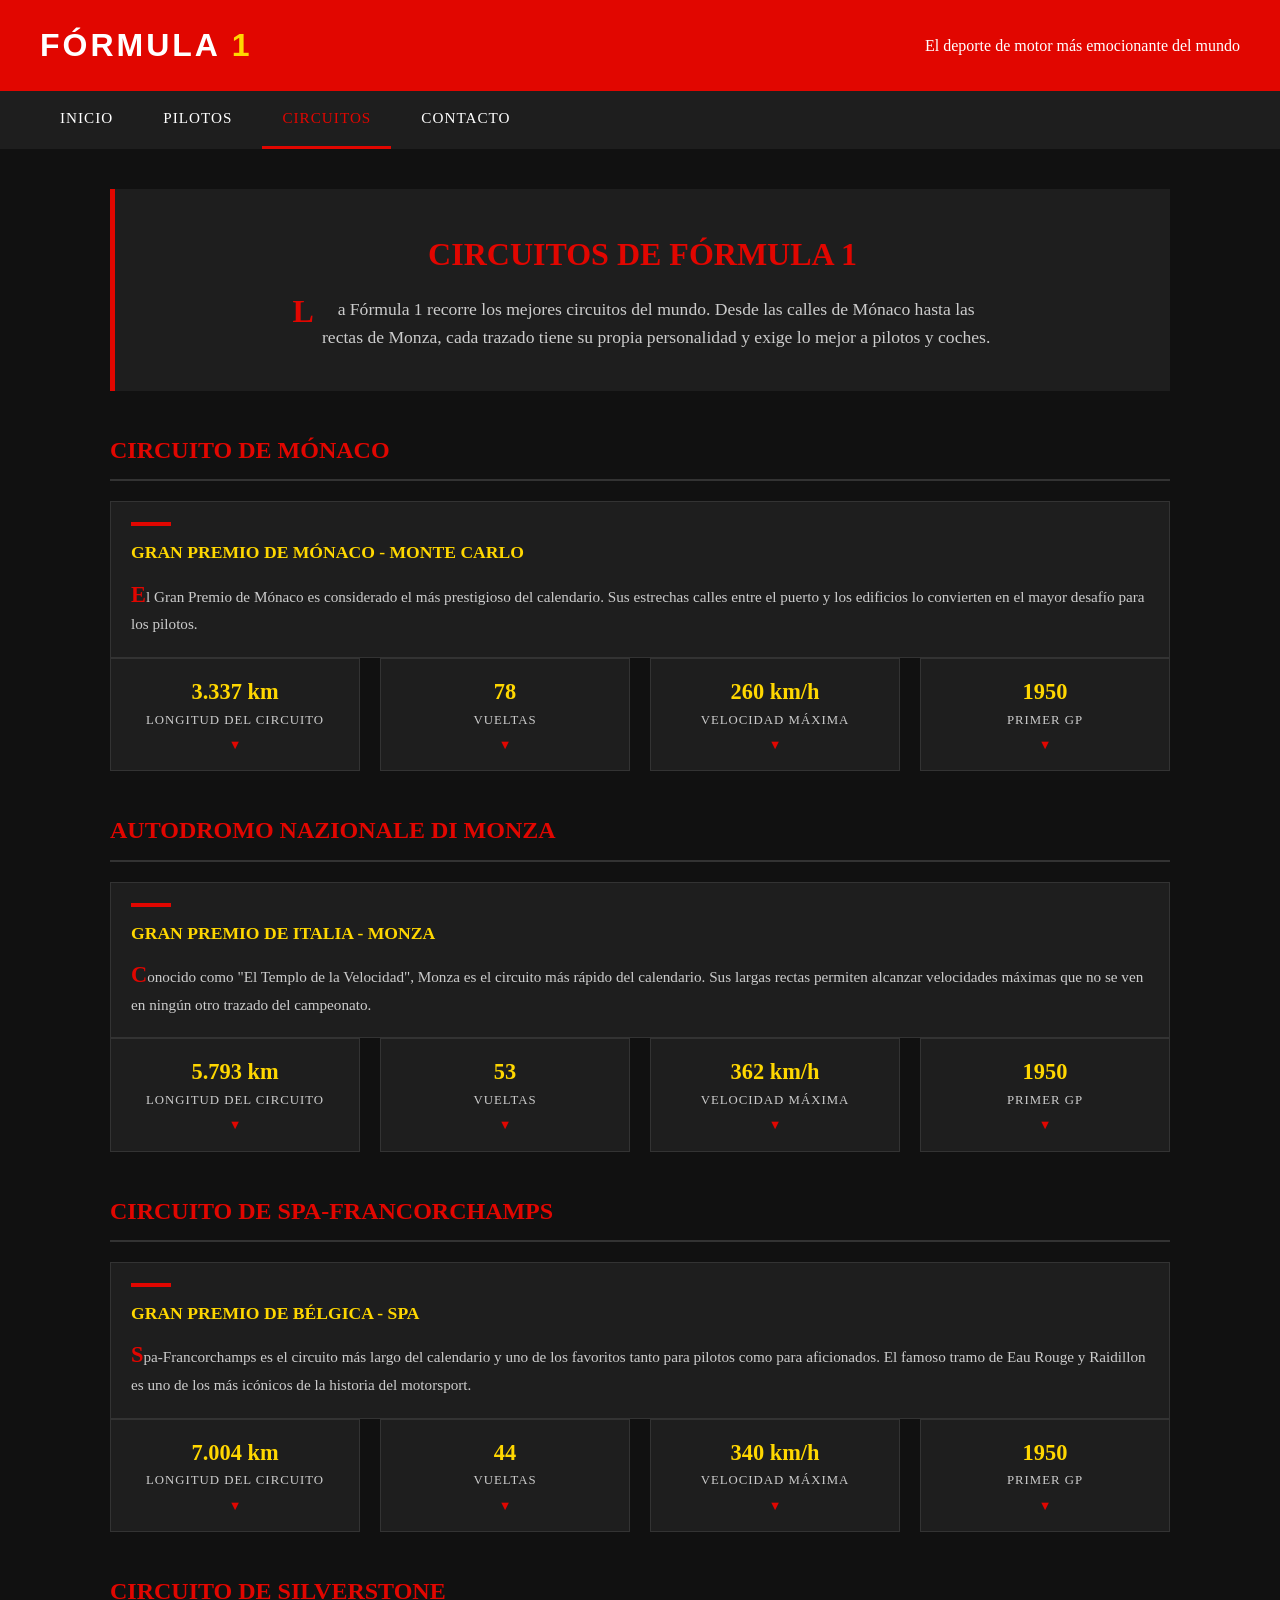
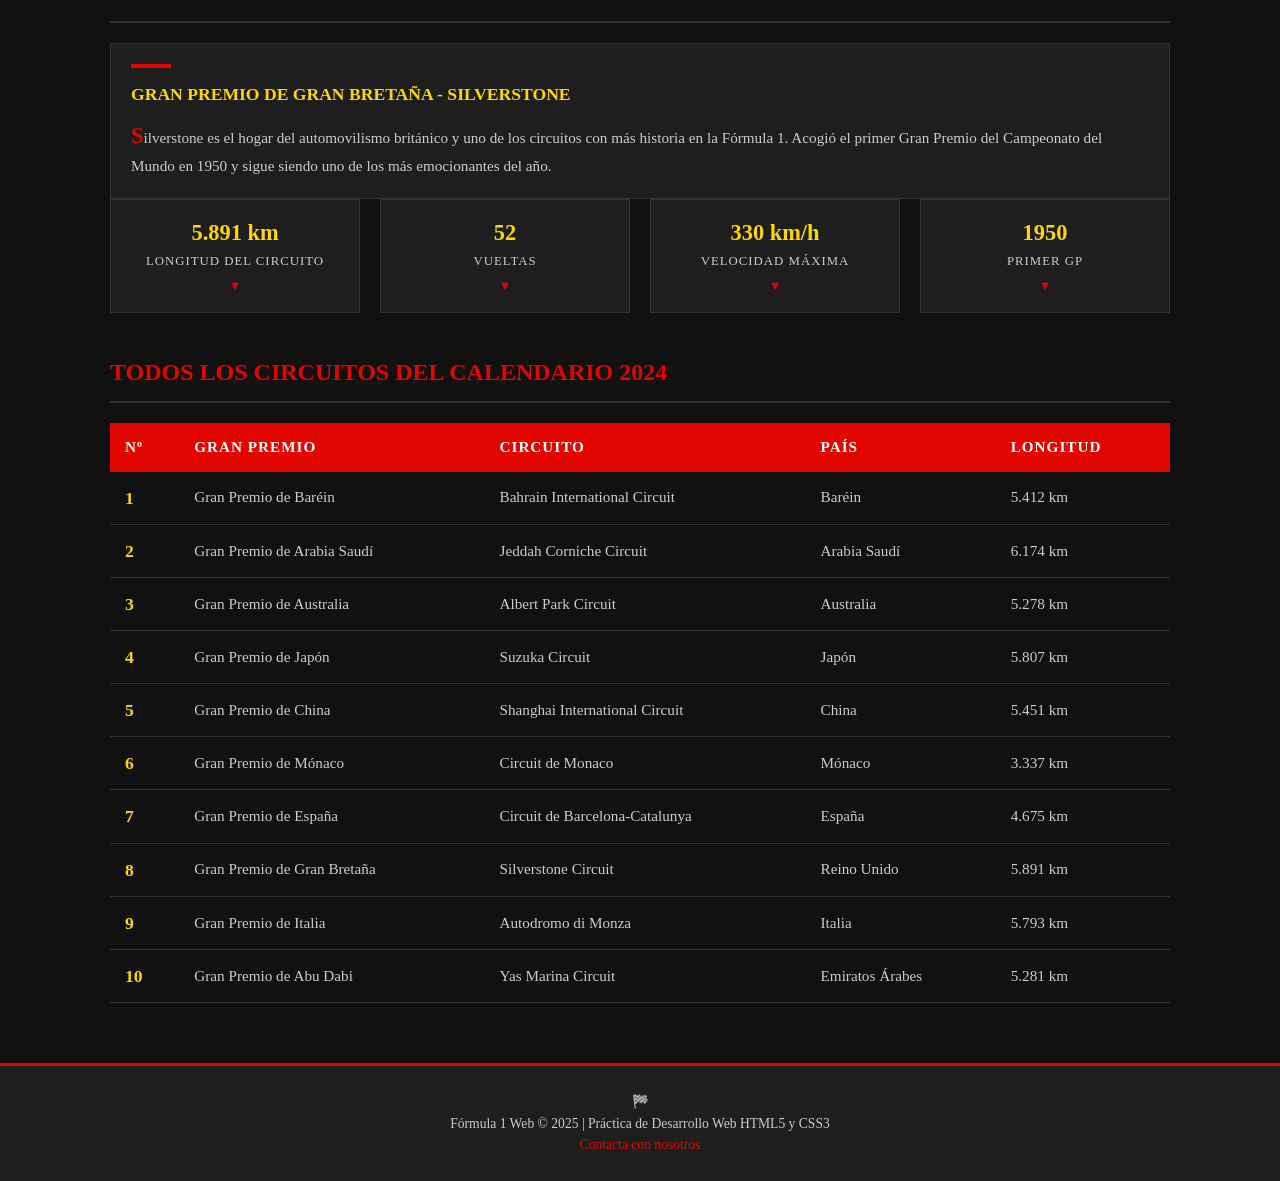
==== circuitos.html @ 7380e29c "first commit" ====
<!DOCTYPE html>
<html lang="es">
<head>
    <meta charset="UTF-8">
    <meta name="viewport" content="width=device-width, initial-scale=1.0">
    <title>Fórmula 1 - Circuitos</title>
    <link rel="stylesheet" href="css/estilos.css">
</head>
<body>

    <header>
        <h1>Fórmula <span>1</span></h1>
        <p>El deporte de motor más emocionante del mundo</p>
    </header>

    <nav>
        <ul>
            <li><a href="index.html">Inicio</a></li>
            <li><a href="pilotos.html">Pilotos</a></li>
            <li><a href="circuitos.html" class="activo">Circuitos</a></li>
            <li><a href="contacto.html">Contacto</a></li>
        </ul>
    </nav>

    <main>

        <div class="hero">
            <h2>Circuitos de Fórmula 1</h2>
            <p>La Fórmula 1 recorre los mejores circuitos del mundo. Desde las calles de Mónaco hasta las rectas de Monza, cada trazado tiene su propia personalidad y exige lo mejor a pilotos y coches.</p>
        </div>

        <section>
            <h2>Circuito de Mónaco</h2>
            <article>
                <h3>Gran Premio de Mónaco - Monte Carlo</h3>
                <p>El Gran Premio de Mónaco es considerado el más prestigioso del calendario. Sus estrechas calles entre el puerto y los edificios lo convierten en el mayor desafío para los pilotos.</p>
            </article>
            <div class="circuito-info">
                <div class="circuito-dato">
                    <span>3.337 km</span>
                    <p>Longitud del circuito</p>
                </div>
                <div class="circuito-dato">
                    <span>78</span>
                    <p>Vueltas</p>
                </div>
                <div class="circuito-dato">
                    <span>260 km/h</span>
                    <p>Velocidad máxima</p>
                </div>
                <div class="circuito-dato">
                    <span>1950</span>
                    <p>Primer GP</p>
                </div>
            </div>
        </section>

        <section>
            <h2>Autodromo Nazionale di Monza</h2>
            <article>
                <h3>Gran Premio de Italia - Monza</h3>
                <p>Conocido como "El Templo de la Velocidad", Monza es el circuito más rápido del calendario. Sus largas rectas permiten alcanzar velocidades máximas que no se ven en ningún otro trazado del campeonato.</p>
            </article>
            <div class="circuito-info">
                <div class="circuito-dato">
                    <span>5.793 km</span>
                    <p>Longitud del circuito</p>
                </div>
                <div class="circuito-dato">
                    <span>53</span>
                    <p>Vueltas</p>
                </div>
                <div class="circuito-dato">
                    <span>362 km/h</span>
                    <p>Velocidad máxima</p>
                </div>
                <div class="circuito-dato">
                    <span>1950</span>
                    <p>Primer GP</p>
                </div>
            </div>
        </section>

        <section>
            <h2>Circuito de Spa-Francorchamps</h2>
            <article>
                <h3>Gran Premio de Bélgica - Spa</h3>
                <p>Spa-Francorchamps es el circuito más largo del calendario y uno de los favoritos tanto para pilotos como para aficionados. El famoso tramo de Eau Rouge y Raidillon es uno de los más icónicos de la historia del motorsport.</p>
            </article>
            <div class="circuito-info">
                <div class="circuito-dato">
                    <span>7.004 km</span>
                    <p>Longitud del circuito</p>
                </div>
                <div class="circuito-dato">
                    <span>44</span>
                    <p>Vueltas</p>
                </div>
                <div class="circuito-dato">
                    <span>340 km/h</span>
                    <p>Velocidad máxima</p>
                </div>
                <div class="circuito-dato">
                    <span>1950</span>
                    <p>Primer GP</p>
                </div>
            </div>
        </section>

        <section>
            <h2>Circuito de Silverstone</h2>
            <article>
                <h3>Gran Premio de Gran Bretaña - Silverstone</h3>
                <p>Silverstone es el hogar del automovilismo británico y uno de los circuitos con más historia en la Fórmula 1. Acogió el primer Gran Premio del Campeonato del Mundo en 1950 y sigue siendo uno de los más emocionantes del año.</p>
            </article>
            <div class="circuito-info">
                <div class="circuito-dato">
                    <span>5.891 km</span>
                    <p>Longitud del circuito</p>
                </div>
                <div class="circuito-dato">
                    <span>52</span>
                    <p>Vueltas</p>
                </div>
                <div class="circuito-dato">
                    <span>330 km/h</span>
                    <p>Velocidad máxima</p>
                </div>
                <div class="circuito-dato">
                    <span>1950</span>
                    <p>Primer GP</p>
                </div>
            </div>
        </section>

        <section>
            <h2>Todos los circuitos del calendario 2024</h2>
            <div class="tabla-container">
                <table>
                    <thead>
                        <tr>
                            <th>Nº</th>
                            <th>Gran Premio</th>
                            <th>Circuito</th>
                            <th>País</th>
                            <th>Longitud</th>
                        </tr>
                    </thead>
                    <tbody>
                        <tr>
                            <td class="posicion">1</td>
                            <td>Gran Premio de Baréin</td>
                            <td>Bahrain International Circuit</td>
                            <td>Baréin</td>
                            <td>5.412 km</td>
                        </tr>
                        <tr>
                            <td class="posicion">2</td>
                            <td>Gran Premio de Arabia Saudí</td>
                            <td>Jeddah Corniche Circuit</td>
                            <td>Arabia Saudí</td>
                            <td>6.174 km</td>
                        </tr>
                        <tr>
                            <td class="posicion">3</td>
                            <td>Gran Premio de Australia</td>
                            <td>Albert Park Circuit</td>
                            <td>Australia</td>
                            <td>5.278 km</td>
                        </tr>
                        <tr>
                            <td class="posicion">4</td>
                            <td>Gran Premio de Japón</td>
                            <td>Suzuka Circuit</td>
                            <td>Japón</td>
                            <td>5.807 km</td>
                        </tr>
                        <tr>
                            <td class="posicion">5</td>
                            <td>Gran Premio de China</td>
                            <td>Shanghai International Circuit</td>
                            <td>China</td>
                            <td>5.451 km</td>
                        </tr>
                        <tr>
                            <td class="posicion">6</td>
                            <td>Gran Premio de Mónaco</td>
                            <td>Circuit de Monaco</td>
                            <td>Mónaco</td>
                            <td>3.337 km</td>
                        </tr>
                        <tr>
                            <td class="posicion">7</td>
                            <td>Gran Premio de España</td>
                            <td>Circuit de Barcelona-Catalunya</td>
                            <td>España</td>
                            <td>4.675 km</td>
                        </tr>
                        <tr>
                            <td class="posicion">8</td>
                            <td>Gran Premio de Gran Bretaña</td>
                            <td>Silverstone Circuit</td>
                            <td>Reino Unido</td>
                            <td>5.891 km</td>
                        </tr>
                        <tr>
                            <td class="posicion">9</td>
                            <td>Gran Premio de Italia</td>
                            <td>Autodromo di Monza</td>
                            <td>Italia</td>
                            <td>5.793 km</td>
                        </tr>
                        <tr>
                            <td class="posicion">10</td>
                            <td>Gran Premio de Abu Dabi</td>
                            <td>Yas Marina Circuit</td>
                            <td>Emiratos Árabes</td>
                            <td>5.281 km</td>
                        </tr>
                    </tbody>
                </table>
            </div>
        </section>

    </main>

    <footer>
        <p>Fórmula 1 Web &copy; 2025 | Práctica de Desarrollo Web HTML5 y CSS3</p>
        <p><a href="contacto.html">Contacta con nosotros</a></p>
    </footer>

</body>
</html>
---- css/estilos.css ----
/* ===== VARIABLES Y RESET ===== */
* {
    margin: 0;
    padding: 0;
    box-sizing: border-box;
}

:root {
    --rojo: #e10600;
    --negro: #111111;
    --gris-oscuro: #1e1e1e;
    --gris-medio: #333333;
    --gris-claro: #cccccc;
    --blanco: #ffffff;
    --amarillo: #ffd700;
}

body {
    font-family: Georgia, serif;
    background-color: var(--negro);
    color: var(--blanco);
    font-size: 16px;
    line-height: 1.6;
}

/* ===== HEADER ===== */
header {
    background-color: var(--rojo);
    padding: 20px 40px;
    display: flex;
    align-items: center;
    justify-content: space-between;
}

header h1 {
    font-family: 'Arial Black', Arial, sans-serif;
    font-size: 2rem;
    color: var(--blanco);
    text-transform: uppercase;
    letter-spacing: 3px;
}

header h1 span {
    color: var(--amarillo);
}

/* ===== NAV ===== */
nav {
    background-color: var(--gris-oscuro);
    padding: 0 40px;
}

nav ul {
    list-style: none;
    display: flex;
    gap: 10px;
}

nav ul li a {
    display: inline-block;
    color: var(--blanco);
    text-decoration: none;
    padding: 15px 20px;
    font-size: 0.95rem;
    text-transform: uppercase;
    letter-spacing: 1px;
    border-bottom: 3px solid transparent;
}

nav ul li a:hover {
    color: var(--amarillo);
    border-bottom: 3px solid var(--rojo);
}

nav ul li a.activo {
    color: var(--rojo);
    border-bottom: 3px solid var(--rojo);
}

/* ===== MAIN ===== */
main {
    max-width: 1100px;
    margin: 40px auto;
    padding: 0 20px;
}

/* ===== HERO / BANNER ===== */
.hero {
    background-color: var(--gris-oscuro);
    border-left: 5px solid var(--rojo);
    padding: 40px;
    margin-bottom: 40px;
    text-align: center;
}

.hero h2 {
    font-size: 2rem;
    color: var(--rojo);
    text-transform: uppercase;
    margin-bottom: 15px;
}

.hero p {
    font-size: 1.1rem;
    color: var(--gris-claro);
    max-width: 700px;
    margin: 0 auto;
}

.hero p::first-letter {
    font-size: 2rem;
    color: var(--rojo);
    font-weight: bold;
    float: left;
    margin-right: 6px;
    line-height: 1;
}

/* ===== SECCIONES ===== */
section {
    margin-bottom: 40px;
}

section h2 {
    font-size: 1.5rem;
    color: var(--rojo);
    text-transform: uppercase;
    margin-bottom: 20px;
    padding-bottom: 10px;
    border-bottom: 2px solid var(--gris-medio);
}

/* ===== GRID DE TARJETAS ===== */
.grid-tarjetas {
    display: flex;
    flex-wrap: wrap;
    gap: 20px;
}

/* ===== ARTICLE / TARJETA ===== */
article {
    background-color: var(--gris-oscuro);
    border: 1px solid var(--gris-medio);
    padding: 20px;
    flex: 1 1 280px;
    position: relative;
}

article::before {
    content: '';
    display: block;
    width: 40px;
    height: 4px;
    background-color: var(--rojo);
    margin-bottom: 12px;
}

article h3 {
    font-size: 1.1rem;
    color: var(--amarillo);
    margin-bottom: 10px;
    text-transform: uppercase;
}

article p {
    color: var(--gris-claro);
    font-size: 0.95rem;
}

article p::first-letter {
    font-size: 1.4rem;
    color: var(--rojo);
    font-weight: bold;
}

/* ===== TABLA CLASIFICACIÓN ===== */
.tabla-container {
    overflow-x: auto;
}

table {
    width: 100%;
    border-collapse: collapse;
    font-size: 0.95rem;
}

table thead {
    background-color: var(--rojo);
    color: var(--blanco);
}

table thead th {
    padding: 12px 15px;
    text-align: left;
    text-transform: uppercase;
    letter-spacing: 1px;
}

table tbody tr {
    border-bottom: 1px solid var(--gris-medio);
}

table tbody tr:hover {
    background-color: var(--gris-medio);
}

table tbody td {
    padding: 12px 15px;
    color: var(--gris-claro);
}

table tbody td.posicion {
    color: var(--amarillo);
    font-weight: bold;
    font-size: 1.1rem;
}

/* ===== BOTONES ===== */
.btn {
    display: inline-block;
    background-color: var(--rojo);
    color: var(--blanco);
    padding: 10px 25px;
    text-decoration: none;
    text-transform: uppercase;
    font-size: 0.9rem;
    letter-spacing: 1px;
    border: none;
    cursor: pointer;
    margin-top: 15px;
}

.btn:hover {
    background-color: var(--amarillo);
    color: var(--negro);
}

/* ===== CIRCUITO INFO ===== */
.circuito-info {
    display: flex;
    flex-wrap: wrap;
    gap: 20px;
    margin-bottom: 20px;
}

.circuito-dato {
    background-color: var(--gris-oscuro);
    border: 1px solid var(--gris-medio);
    padding: 15px 20px;
    flex: 1 1 180px;
    text-align: center;
}

.circuito-dato::after {
    content: '▼';
    display: block;
    color: var(--rojo);
    font-size: 0.8rem;
    margin-top: 5px;
}

.circuito-dato span {
    display: block;
    font-size: 1.4rem;
    font-weight: bold;
    color: var(--amarillo);
}

.circuito-dato p {
    font-size: 0.8rem;
    color: var(--gris-claro);
    text-transform: uppercase;
    letter-spacing: 1px;
}

/* ===== FORMULARIO DE CONTACTO ===== */
.formulario {
    background-color: var(--gris-oscuro);
    padding: 30px;
    border: 1px solid var(--gris-medio);
}

.formulario label {
    display: block;
    color: var(--gris-claro);
    margin-bottom: 5px;
    font-size: 0.9rem;
    text-transform: uppercase;
    letter-spacing: 1px;
}

.formulario input,
.formulario textarea,
.formulario select {
    display: block;
    width: 100%;
    background-color: var(--gris-medio);
    border: 1px solid var(--gris-claro);
    color: var(--blanco);
    padding: 10px 15px;
    margin-bottom: 20px;
    font-size: 0.95rem;
    font-family: Georgia, serif;
}

.formulario input:hover,
.formulario textarea:hover,
.formulario select:hover {
    border-color: var(--rojo);
}

.formulario textarea {
    height: 120px;
    resize: vertical;
}

.formulario button:hover {
    background-color: var(--amarillo);
    color: var(--negro);
    cursor: pointer;
}

/* ===== FOOTER ===== */
footer {
    background-color: var(--gris-oscuro);
    border-top: 3px solid var(--rojo);
    text-align: center;
    padding: 25px 40px;
    color: var(--gris-claro);
    font-size: 0.85rem;
    margin-top: 60px;
}

footer::before {
    content: '🏁 ';
}

footer a {
    color: var(--rojo);
    text-decoration: none;
}

footer a:hover {
    color: var(--amarillo);
}

/* ===== RESPONSIVE - MEDIA QUERIES ===== */
@media (max-width: 768px) {
    header {
        flex-direction: column;
        text-align: center;
        padding: 15px 20px;
        gap: 10px;
    }

    header h1 {
        font-size: 1.4rem;
    }

    nav {
        padding: 0 10px;
    }

    nav ul {
        flex-wrap: wrap;
        justify-content: center;
        gap: 0;
    }

    nav ul li a {
        padding: 10px 12px;
        font-size: 0.8rem;
    }

    main {
        margin: 20px auto;
        padding: 0 15px;
    }

    .hero {
        padding: 25px 20px;
    }

    .hero h2 {
        font-size: 1.4rem;
    }

    .grid-tarjetas {
        flex-direction: column;
    }

    article {
        flex: 1 1 100%;
    }

    .circuito-info {
        flex-direction: column;
    }

    table thead th,
    table tbody td {
        padding: 8px 10px;
        font-size: 0.85rem;
    }

    .formulario {
        padding: 20px 15px;
    }

    footer {
        padding: 20px 15px;
    }
}
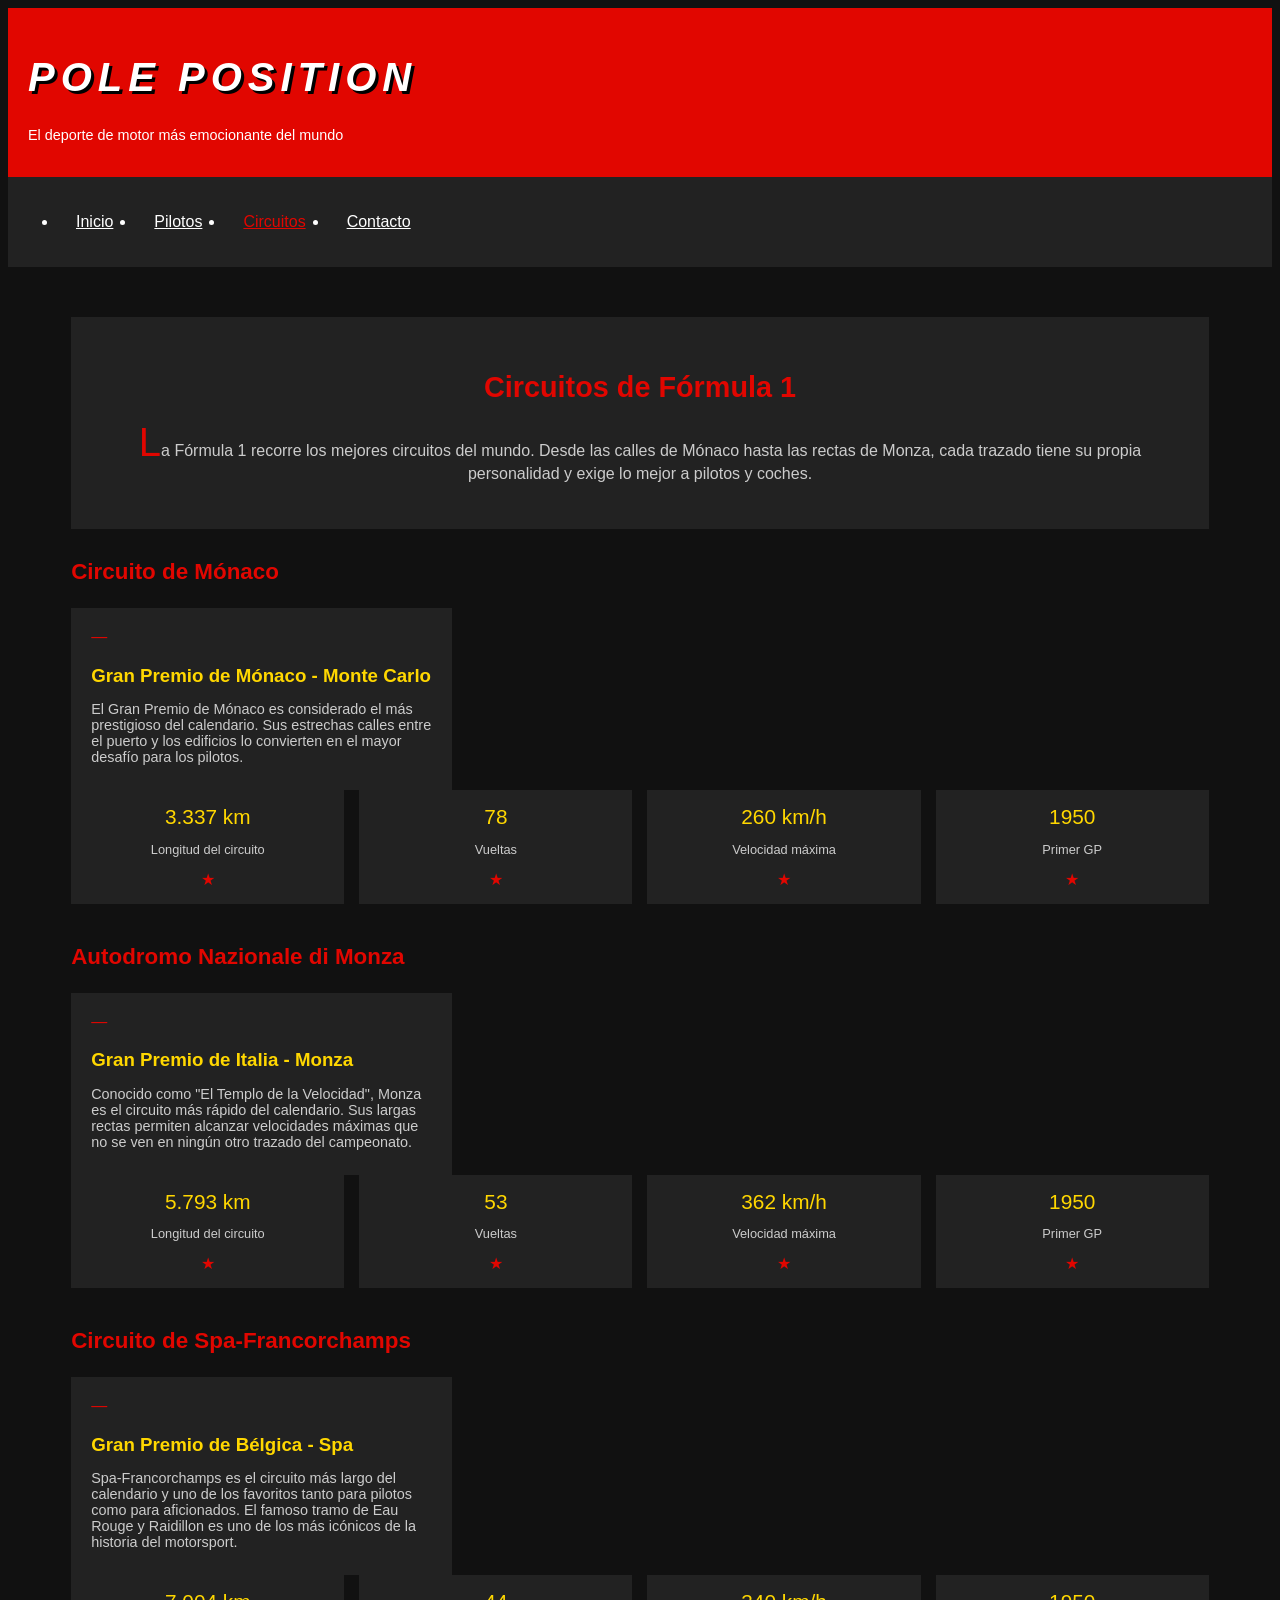
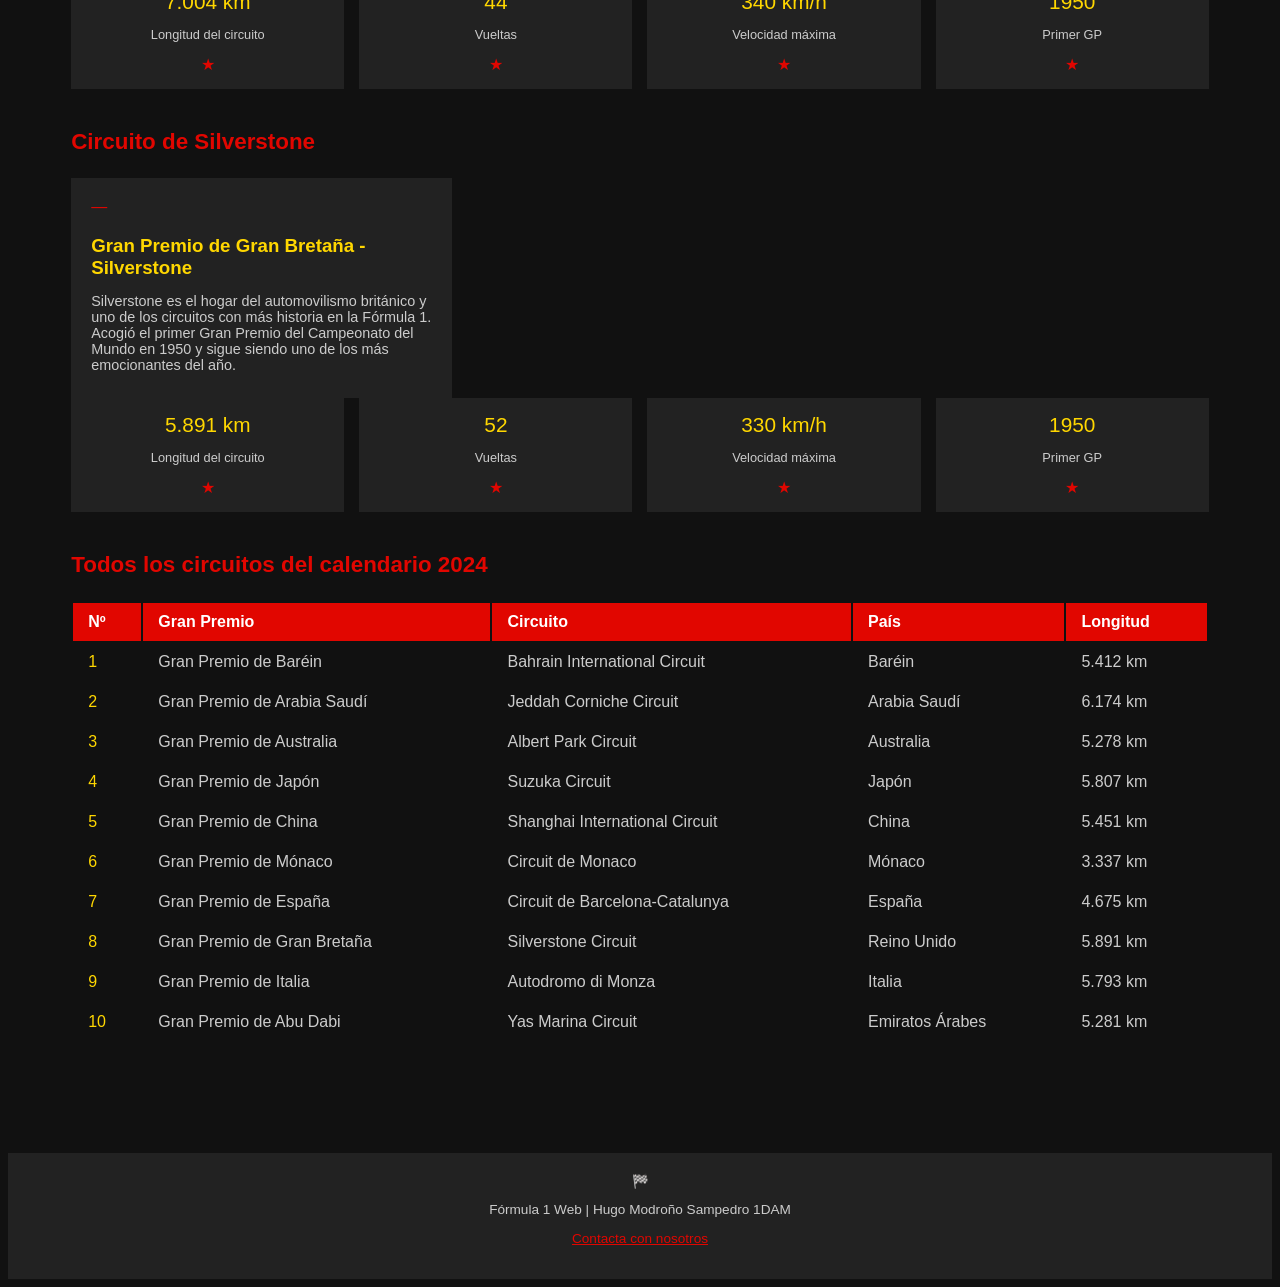
==== commit 190e7f9d: "new commit" ====
--- a/circuitos.html
+++ b/circuitos.html
@@ -3,13 +3,13 @@
 <head>
     <meta charset="UTF-8">
     <meta name="viewport" content="width=device-width, initial-scale=1.0">
-    <title>Fórmula 1 - Circuitos</title>
+    <title>POLE POSITION - Circuitos</title>
     <link rel="stylesheet" href="css/estilos.css">
 </head>
 <body>
 
     <header>
-        <h1>Fórmula <span>1</span></h1>
+        <h1>POLE POSITION</h1>
         <p>El deporte de motor más emocionante del mundo</p>
     </header>
 
@@ -225,7 +225,7 @@
     </main>
 
     <footer>
-        <p>Fórmula 1 Web &copy; 2025 | Práctica de Desarrollo Web HTML5 y CSS3</p>
+        <p>Fórmula 1 Web | Hugo Modroño Sampedro 1DAM</p>
         <p><a href="contacto.html">Contacta con nosotros</a></p>
     </footer>
 
--- a/css/estilos.css
+++ b/css/estilos.css
@@ -1,292 +1,215 @@
-/* ===== VARIABLES Y RESET ===== */
-* {
-    margin: 0;
-    padding: 0;
-    box-sizing: border-box;
-}
-
-:root {
-    --rojo: #e10600;
-    --negro: #111111;
-    --gris-oscuro: #1e1e1e;
-    --gris-medio: #333333;
-    --gris-claro: #cccccc;
-    --blanco: #ffffff;
-    --amarillo: #ffd700;
-}
-
+/* GENERAL */
 body {
-    font-family: Georgia, serif;
-    background-color: var(--negro);
-    color: var(--blanco);
+    font-family: Arial, sans-serif;
+    background-color: #111111;
+    color: #ffffff;
     font-size: 16px;
-    line-height: 1.6;
-}
-
-/* ===== HEADER ===== */
-header {
-    background-color: var(--rojo);
-    padding: 20px 40px;
-    display: flex;
-    align-items: center;
-    justify-content: space-between;
+}
+
+/* HEADER */
+header {    
+    background-color: #e10600;
+    padding: 20px;
 }
 
 header h1 {
-    font-family: 'Arial Black', Arial, sans-serif;
-    font-size: 2rem;
-    color: var(--blanco);
-    text-transform: uppercase;
-    letter-spacing: 3px;
+    font-size: 2.5rem;
+    color: #ffffff;
+    font-style: italic;
+    letter-spacing: 6px; /* separa las letras, da efecto de velocidad (buscado en internet) */
+    text-shadow: 3px 3px 0px #000000; /* sombra negra detrás del texto (buscado en internet) */
 }
 
 header h1 span {
-    color: var(--amarillo);
-}
-
-/* ===== NAV ===== */
+    color: #ffd700;
+}
+
+header p {
+    color: #ffffff;
+    font-size: 0.9rem;
+}
+
+/* NAV */
 nav {
-    background-color: var(--gris-oscuro);
-    padding: 0 40px;
+    background-color: #222222;
+    padding: 10px;
 }
 
 nav ul {
-    list-style: none;
-    display: flex;
-    gap: 10px;
+    display: flex; /* coloca los enlaces en fila */
+    gap: 5px;
 }
 
 nav ul li a {
-    display: inline-block;
-    color: var(--blanco);
-    text-decoration: none;
-    padding: 15px 20px;
-    font-size: 0.95rem;
-    text-transform: uppercase;
-    letter-spacing: 1px;
-    border-bottom: 3px solid transparent;
+    display: block;
+    color: #ffffff;
+    padding: 10px 18px;
 }
 
 nav ul li a:hover {
-    color: var(--amarillo);
-    border-bottom: 3px solid var(--rojo);
+    color: #ffd700;
+    background-color: #333333;
 }
 
 nav ul li a.activo {
-    color: var(--rojo);
-    border-bottom: 3px solid var(--rojo);
-}
-
-/* ===== MAIN ===== */
+    color: #e10600;
+}
+
+/* MAIN */
 main {
-    max-width: 1100px;
-    margin: 40px auto;
-    padding: 0 20px;
-}
-
-/* ===== HERO / BANNER ===== */
+    width: 90%;
+    margin: 30px auto; /* auto en los lados centra el bloque horizontalmente */
+    padding: 20px;
+}
+
+/* HERO */
 .hero {
-    background-color: var(--gris-oscuro);
-    border-left: 5px solid var(--rojo);
-    padding: 40px;
-    margin-bottom: 40px;
+    background-color: #222222;
+    padding: 30px;
+    margin-bottom: 30px;
     text-align: center;
 }
 
 .hero h2 {
-    font-size: 2rem;
-    color: var(--rojo);
-    text-transform: uppercase;
-    margin-bottom: 15px;
+    font-size: 1.8rem;
+    color: #e10600;
+    margin-bottom: 10px;
 }
 
 .hero p {
-    font-size: 1.1rem;
-    color: var(--gris-claro);
-    max-width: 700px;
-    margin: 0 auto;
+    color: #cccccc;
 }
 
 .hero p::first-letter {
-    font-size: 2rem;
-    color: var(--rojo);
-    font-weight: bold;
-    float: left;
-    margin-right: 6px;
-    line-height: 1;
-}
-
-/* ===== SECCIONES ===== */
+    font-size: 2.5rem;
+    color: #e10600;
+}
+
+/* SECCIONES */
 section {
     margin-bottom: 40px;
 }
 
 section h2 {
-    font-size: 1.5rem;
-    color: var(--rojo);
-    text-transform: uppercase;
-    margin-bottom: 20px;
-    padding-bottom: 10px;
-    border-bottom: 2px solid var(--gris-medio);
-}
-
-/* ===== GRID DE TARJETAS ===== */
+    font-size: 1.4rem;
+    color: #e10600;
+    margin-bottom: 15px;
+    padding-bottom: 8px;
+}
+
+/* TARJETAS */
 .grid-tarjetas {
     display: flex;
-    flex-wrap: wrap;
     gap: 20px;
 }
 
-/* ===== ARTICLE / TARJETA ===== */
 article {
-    background-color: var(--gris-oscuro);
-    border: 1px solid var(--gris-medio);
-    padding: 20px;
-    flex: 1 1 280px;
-    position: relative;
+    background-color: #222222;
+    padding: 20px;
+    width: 30%;
 }
 
 article::before {
-    content: '';
-    display: block;
-    width: 40px;
-    height: 4px;
-    background-color: var(--rojo);
-    margin-bottom: 12px;
+    content: '— '; 
+    color: #e10600;
 }
 
 article h3 {
-    font-size: 1.1rem;
-    color: var(--amarillo);
-    margin-bottom: 10px;
-    text-transform: uppercase;
+    color: #ffd700;
+    margin-bottom: 8px;
 }
 
 article p {
-    color: var(--gris-claro);
-    font-size: 0.95rem;
-}
-
-article p::first-letter {
-    font-size: 1.4rem;
-    color: var(--rojo);
-    font-weight: bold;
-}
-
-/* ===== TABLA CLASIFICACIÓN ===== */
-.tabla-container {
-    overflow-x: auto;
-}
-
+    color: #cccccc;
+    font-size: 0.9rem;
+    margin-bottom: 5px;
+}
+
+/* TABLA */
 table {
     width: 100%;
-    border-collapse: collapse;
-    font-size: 0.95rem;
 }
 
 table thead {
-    background-color: var(--rojo);
-    color: var(--blanco);
-}
-
-table thead th {
-    padding: 12px 15px;
+    background-color: #e10600;
+}
+
+table th {
+    padding: 10px 15px;
     text-align: left;
-    text-transform: uppercase;
-    letter-spacing: 1px;
-}
-
-table tbody tr {
-    border-bottom: 1px solid var(--gris-medio);
+    color: #ffffff;
+}
+
+table td {
+    padding: 10px 15px;
+    color: #cccccc;
 }
 
 table tbody tr:hover {
-    background-color: var(--gris-medio);
-}
-
-table tbody td {
-    padding: 12px 15px;
-    color: var(--gris-claro);
-}
-
-table tbody td.posicion {
-    color: var(--amarillo);
-    font-weight: bold;
-    font-size: 1.1rem;
-}
-
-/* ===== BOTONES ===== */
+    background-color: #333333;
+}
+
+td.posicion {
+    color: #ffd700;
+}
+
+/* BOTÓN */
 .btn {
-    display: inline-block;
-    background-color: var(--rojo);
-    color: var(--blanco);
-    padding: 10px 25px;
-    text-decoration: none;
-    text-transform: uppercase;
+    display: block;
+    background-color: #e10600;
+    color: #ffffff;
+    padding: 10px 22px;
+    margin-top: 15px;
     font-size: 0.9rem;
-    letter-spacing: 1px;
-    border: none;
-    cursor: pointer;
-    margin-top: 15px;
+    width: 180px;
+    text-align: center;
 }
 
 .btn:hover {
-    background-color: var(--amarillo);
-    color: var(--negro);
-}
-
-/* ===== CIRCUITO INFO ===== */
+    background-color: #ffd700;
+    color: #111111;
+}
+
+/* DATOS CIRCUITO */
 .circuito-info {
-    display: flex;
-    flex-wrap: wrap;
-    gap: 20px;
+    display: flex; 
+    gap: 15px;
     margin-bottom: 20px;
 }
 
 .circuito-dato {
-    background-color: var(--gris-oscuro);
-    border: 1px solid var(--gris-medio);
-    padding: 15px 20px;
-    flex: 1 1 180px;
+    background-color: #222222;
+    padding: 15px;
+    width: 22%;
     text-align: center;
 }
 
 .circuito-dato::after {
-    content: '▼';
-    display: block;
-    color: var(--rojo);
-    font-size: 0.8rem;
-    margin-top: 5px;
+    content: ' ★'; /* añade una estrella decorativa después del contenido */
+    color: #e10600;
 }
 
 .circuito-dato span {
     display: block;
-    font-size: 1.4rem;
-    font-weight: bold;
-    color: var(--amarillo);
+    font-size: 1.3rem;
+    color: #ffd700;
 }
 
 .circuito-dato p {
     font-size: 0.8rem;
-    color: var(--gris-claro);
-    text-transform: uppercase;
-    letter-spacing: 1px;
-}
-
-/* ===== FORMULARIO DE CONTACTO ===== */
+    color: #cccccc;
+}
+
+/* FORMULARIO */
 .formulario {
-    background-color: var(--gris-oscuro);
-    padding: 30px;
-    border: 1px solid var(--gris-medio);
+    background-color: #222222;
+    padding: 25px;
 }
 
 .formulario label {
     display: block;
-    color: var(--gris-claro);
+    color: #cccccc;
     margin-bottom: 5px;
-    font-size: 0.9rem;
-    text-transform: uppercase;
-    letter-spacing: 1px;
 }
 
 .formulario input,
@@ -294,120 +217,71 @@
 .formulario select {
     display: block;
     width: 100%;
-    background-color: var(--gris-medio);
-    border: 1px solid var(--gris-claro);
-    color: var(--blanco);
-    padding: 10px 15px;
-    margin-bottom: 20px;
+    background-color: #333333;
+    color: #ffffff;
+    padding: 8px 12px;
+    margin-bottom: 15px;
     font-size: 0.95rem;
-    font-family: Georgia, serif;
 }
 
 .formulario input:hover,
 .formulario textarea:hover,
 .formulario select:hover {
-    border-color: var(--rojo);
+    background-color: #444444;
 }
 
 .formulario textarea {
-    height: 120px;
-    resize: vertical;
-}
-
-.formulario button:hover {
-    background-color: var(--amarillo);
-    color: var(--negro);
-    cursor: pointer;
-}
-
-/* ===== FOOTER ===== */
+    height: 110px;
+}
+
+/* FOOTER */
 footer {
-    background-color: var(--gris-oscuro);
-    border-top: 3px solid var(--rojo);
-    text-align: center;
-    padding: 25px 40px;
-    color: var(--gris-claro);
+    background-color: #222222;
+    text-align: center;
+    padding: 20px;
+    color: #cccccc;
     font-size: 0.85rem;
-    margin-top: 60px;
+    margin-top: 50px;
 }
 
 footer::before {
-    content: '🏁 ';
+    content: '🏁 '; /* añade la bandera a cuadros antes del texto del footer */
 }
 
 footer a {
-    color: var(--rojo);
-    text-decoration: none;
+    color: #e10600;
 }
 
 footer a:hover {
-    color: var(--amarillo);
-}
-
-/* ===== RESPONSIVE - MEDIA QUERIES ===== */
+    color: #ffd700;
+}
+
+/* RESPONSIVE */
 @media (max-width: 768px) {
-    header {
-        flex-direction: column;
-        text-align: center;
-        padding: 15px 20px;
-        gap: 10px;
-    }
-
-    header h1 {
-        font-size: 1.4rem;
-    }
-
-    nav {
-        padding: 0 10px;
-    }
 
     nav ul {
-        flex-wrap: wrap;
-        justify-content: center;
-        gap: 0;
-    }
-
-    nav ul li a {
-        padding: 10px 12px;
-        font-size: 0.8rem;
+        flex-direction: column; 
     }
 
     main {
-        margin: 20px auto;
-        padding: 0 15px;
-    }
-
-    .hero {
-        padding: 25px 20px;
-    }
-
-    .hero h2 {
-        font-size: 1.4rem;
+        width: 100%;
+        padding: 10px;
     }
 
     .grid-tarjetas {
-        flex-direction: column;
+        flex-direction: column; 
     }
 
     article {
-        flex: 1 1 100%;
+        width: 100%;
     }
 
     .circuito-info {
-        flex-direction: column;
-    }
-
-    table thead th,
-    table tbody td {
-        padding: 8px 10px;
-        font-size: 0.85rem;
-    }
-
-    .formulario {
-        padding: 20px 15px;
-    }
-
-    footer {
-        padding: 20px 15px;
-    }
-}
+        flex-direction: column; 
+    }
+
+    .circuito-dato {
+        width: 100%;
+    }
+
+}
